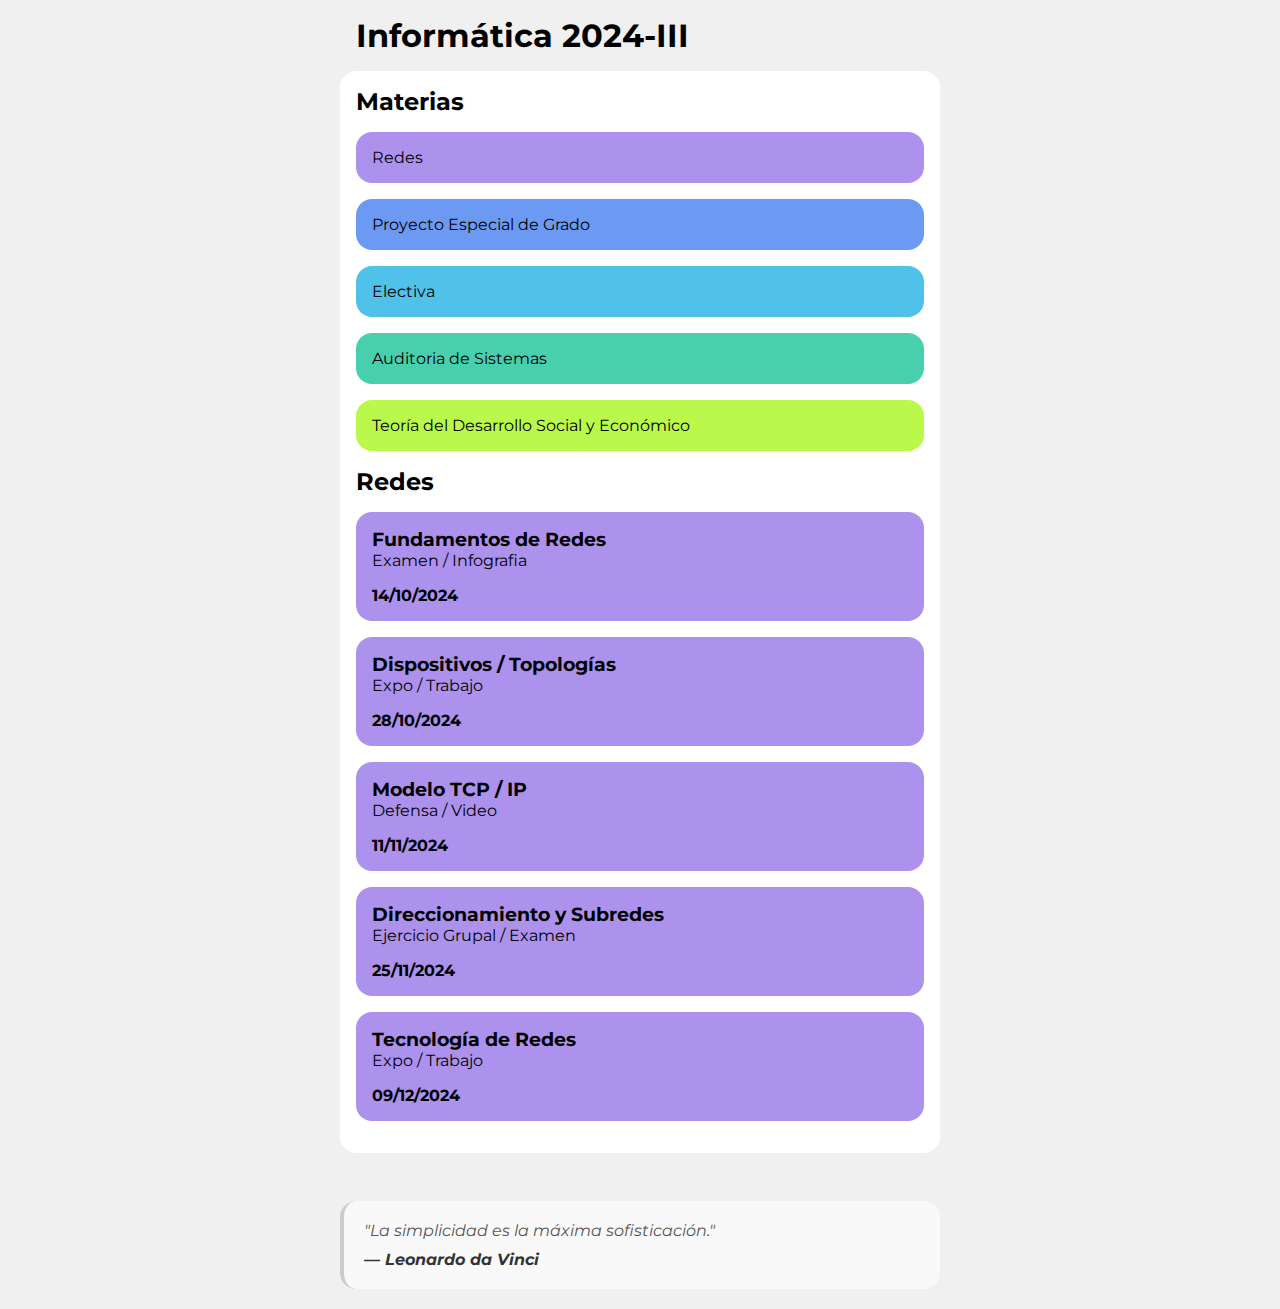
==== mat1.html @ e948fd96 "Primer Commit" ====
<!DOCTYPE html>
<html lang="es">

<head>
  <meta charset="UTF-8" />
  <meta name="viewport" content="width=device-width, initial-scale=1.0" />
  <link rel="preconnect" href="https://fonts.googleapis.com" />
  <link rel="preconnect" href="https://fonts.gstatic.com" crossorigin />
  <link href="https://fonts.googleapis.com/css2?family=Montserrat:ital,wght@0,100..900;1,100..900&display=swap"
    rel="stylesheet" />
  <title>Diseño con CSS Grid</title>
  <style>
    * {
      font-family: "Montserrat", sans-serif;
      font-optical-sizing: auto;
      margin: 0;
      padding: 0;
    }

    body {
      width: 100%;
      max-width: 600px;
      margin: auto;
      background-color: #f0f0f0;
    }

    h1 {
      padding: 1rem;
    }

    h2 {
      padding-bottom: 1rem;
    }

    a {
      color: inherit;
      text-decoration: none;
    }

    .container {
      background-color: #fff;
      padding: 1rem;
      border-radius: 1rem;
      margin-bottom: 3rem;
    }

    aside ul li {
      list-style-type: none;
      background-color: blueviolet;
      margin-bottom: 1rem;
      padding: 1rem;
      border-radius: 1rem;
      white-space: nowrap;
      overflow: hidden;
      text-overflow: ellipsis;
    }

    main {
      overflow-y: auto;
    }

    .btn1 {
      background-color: #ac92ed;
    }

    .btn1:hover {
      background-color: #967bdc;
    }

    .btn2 {
      background-color: #6c9af2;
    }

    .btn2:hover {
      background-color: #5185e8;
    }

    .btn3 {
      background-color: #50c1e9;
    }

    .btn3:hover {
      background-color: #3baeda;
    }

    .btn4 {
      background-color: #48cfae;
    }

    .btn4:hover {
      background-color: #37bd9c;
    }

    .btn5 {
      background-color: #baf84b;
    }

    .btn5:hover {
      background-color: #86d500;
    }

    .card {
      background-color: #ac92ed;
      border-radius: 1rem;
      padding: 1rem;
      margin-bottom: 1rem;
    }
    h4 {
      margin-top: 1rem;
    }
    .cita {
      font-style: italic;
      border-left: 4px solid #ccc;
      padding: 20px;
      margin: 20px 0;
      color: #555;
      background-color: #f9f9f9;
      border-radius: 1rem;
    }

    .cita cite {
      display: block;
      margin-top: 10px;
      font-weight: bold;
      color: #333;
    }
  </style>
</head>

<body>
  <h1>Informática 2024-III</h1>
  <div class="container">
    <aside>
      <h2>Materias</h2>
      <ul>
        <a href="mat1.html">
          <li class="btn1">Redes</li>
        </a>
        <a href="mat2.html">
          <li class="btn2">Proyecto Especial de Grado</li>
        </a>
        <a href="mat3.html">
          <li class="btn3">Electiva</li>
        </a>
        <a href="mat4.html">
          <li class="btn4">Auditoria de Sistemas</li>
        </a>
        <a href="mat5.html">
          <li class="btn5">Teoría del Desarrollo Social y Económico</li>
        </a>
      </ul>
    </aside>
    <main>
      <h2>Redes</h2>
      <div class="card">
        <h3>Fundamentos de Redes</h3>
        <p>Examen / Infografia</p>
        <h4>14/10/2024</h4>
      </div>
      <div class="card">
        <h3>Dispositivos / Topologías</h3>
        <p>Expo / Trabajo</p>
        <h4>28/10/2024</h4>
      </div>
      <div class="card">
        <h3>Modelo TCP / IP</h3>
        <p>Defensa / Video</p>
        <h4>11/11/2024</h4>
      </div>
      <div class="card">
        <h3>Direccionamiento y Subredes</h3>
        <p>Ejercicio Grupal / Examen</p>
        <h4>25/11/2024</h4>
      </div>
      <div class="card">
        <h3>Tecnología de Redes</h3>
        <p>Expo / Trabajo</p>
        <h4>09/12/2024</h4>
      </div>
    </main>
  </div>
  <blockquote class="cita">
    <p>"La simplicidad es la máxima sofisticación."</p>
    <cite>— Leonardo da Vinci</cite>
  </blockquote>
</body>

</html>
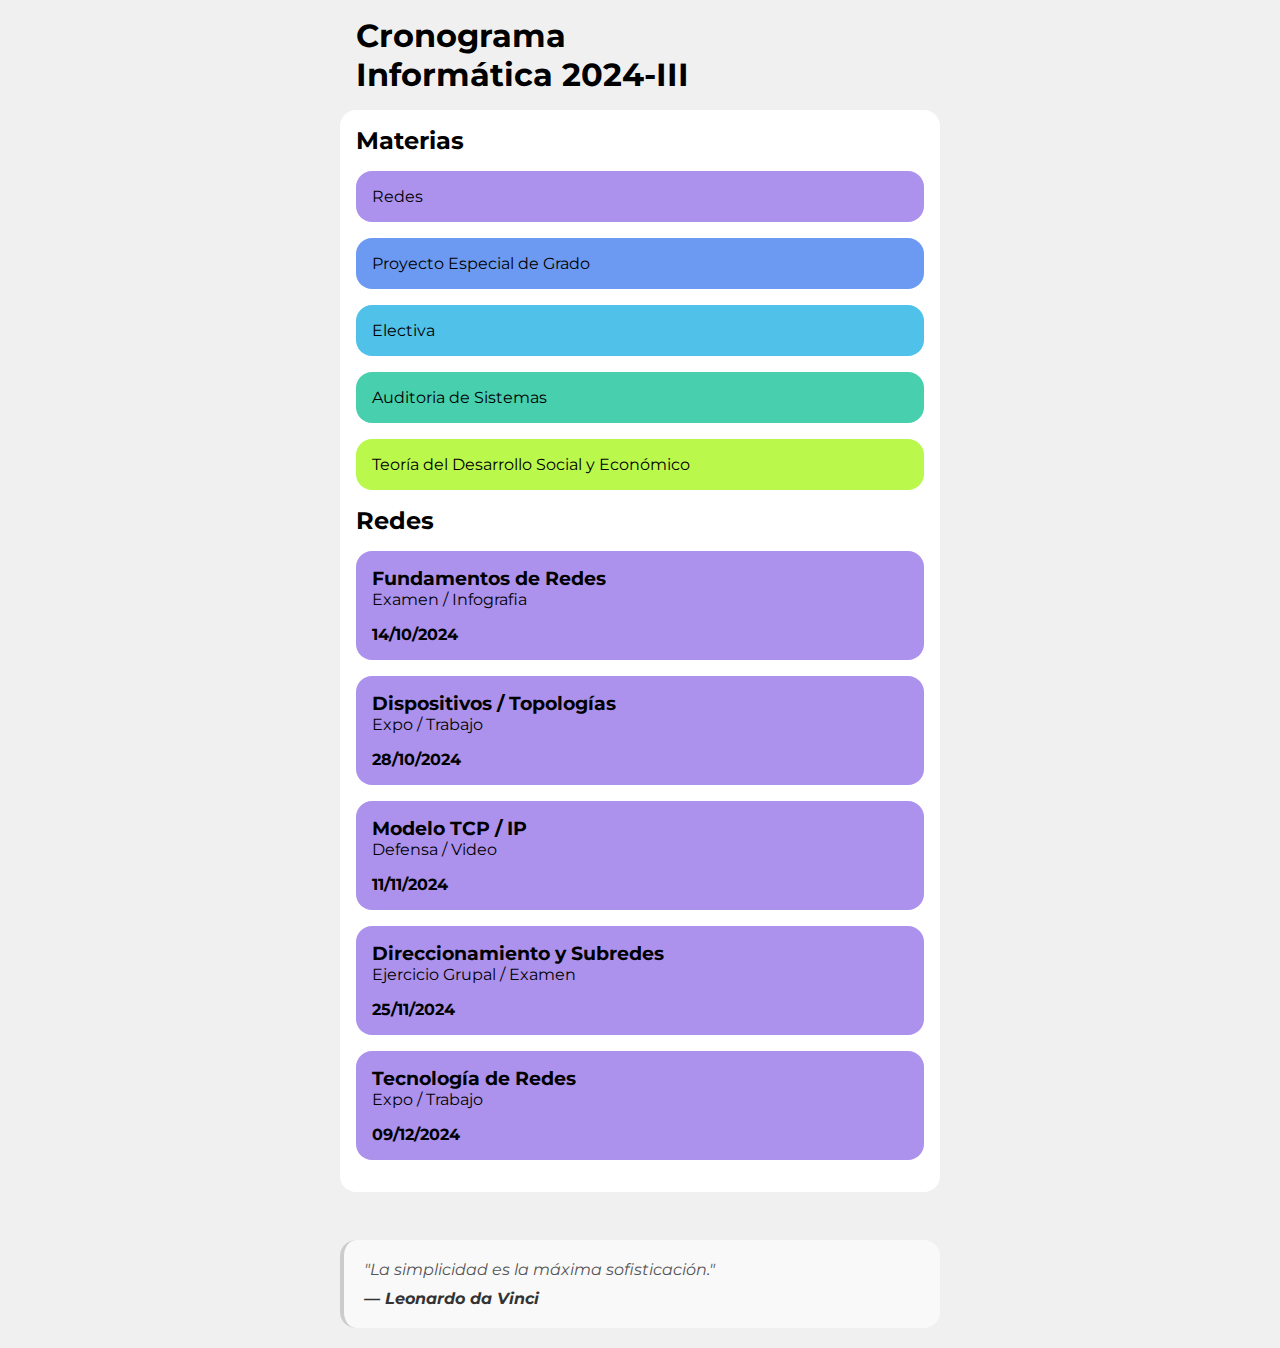
==== commit d7ea3adc: "Cambio Title" ====
--- a/mat1.html
+++ b/mat1.html
@@ -128,7 +128,9 @@
 </head>
 
 <body>
-  <h1>Informática 2024-III</h1>
+  <nav>
+    <h1>Cronograma<br>Informática 2024-III</h1>
+  </nav>
   <div class="container">
     <aside>
       <h2>Materias</h2>
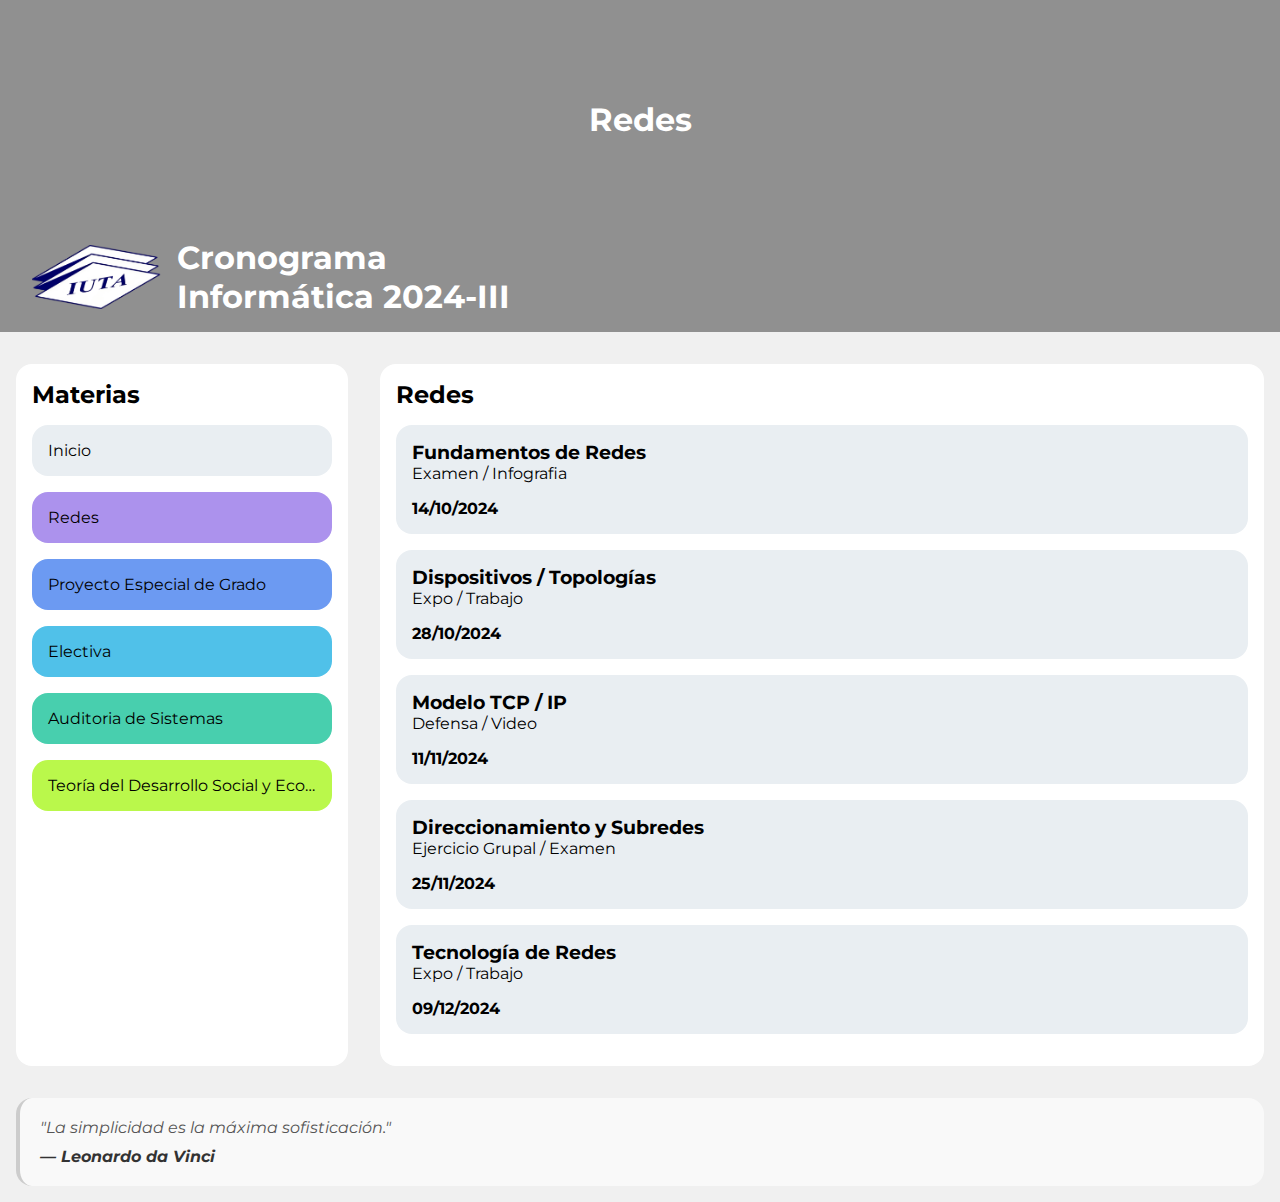
==== commit 69e1159f: "Integracion hero y adaptabilidad responsive" ====
--- a/mat1.html
+++ b/mat1.html
@@ -8,133 +8,25 @@
   <link rel="preconnect" href="https://fonts.gstatic.com" crossorigin />
   <link href="https://fonts.googleapis.com/css2?family=Montserrat:ital,wght@0,100..900;1,100..900&display=swap"
     rel="stylesheet" />
-  <title>Diseño con CSS Grid</title>
-  <style>
-    * {
-      font-family: "Montserrat", sans-serif;
-      font-optical-sizing: auto;
-      margin: 0;
-      padding: 0;
-    }
-
-    body {
-      width: 100%;
-      max-width: 600px;
-      margin: auto;
-      background-color: #f0f0f0;
-    }
-
-    h1 {
-      padding: 1rem;
-    }
-
-    h2 {
-      padding-bottom: 1rem;
-    }
-
-    a {
-      color: inherit;
-      text-decoration: none;
-    }
-
-    .container {
-      background-color: #fff;
-      padding: 1rem;
-      border-radius: 1rem;
-      margin-bottom: 3rem;
-    }
-
-    aside ul li {
-      list-style-type: none;
-      background-color: blueviolet;
-      margin-bottom: 1rem;
-      padding: 1rem;
-      border-radius: 1rem;
-      white-space: nowrap;
-      overflow: hidden;
-      text-overflow: ellipsis;
-    }
-
-    main {
-      overflow-y: auto;
-    }
-
-    .btn1 {
-      background-color: #ac92ed;
-    }
-
-    .btn1:hover {
-      background-color: #967bdc;
-    }
-
-    .btn2 {
-      background-color: #6c9af2;
-    }
-
-    .btn2:hover {
-      background-color: #5185e8;
-    }
-
-    .btn3 {
-      background-color: #50c1e9;
-    }
-
-    .btn3:hover {
-      background-color: #3baeda;
-    }
-
-    .btn4 {
-      background-color: #48cfae;
-    }
-
-    .btn4:hover {
-      background-color: #37bd9c;
-    }
-
-    .btn5 {
-      background-color: #baf84b;
-    }
-
-    .btn5:hover {
-      background-color: #86d500;
-    }
-
-    .card {
-      background-color: #ac92ed;
-      border-radius: 1rem;
-      padding: 1rem;
-      margin-bottom: 1rem;
-    }
-    h4 {
-      margin-top: 1rem;
-    }
-    .cita {
-      font-style: italic;
-      border-left: 4px solid #ccc;
-      padding: 20px;
-      margin: 20px 0;
-      color: #555;
-      background-color: #f9f9f9;
-      border-radius: 1rem;
-    }
-
-    .cita cite {
-      display: block;
-      margin-top: 10px;
-      font-weight: bold;
-      color: #333;
-    }
-  </style>
+  <link rel="stylesheet" href="style.css">
+  <title>Cronogra - Redes</title>
 </head>
 
 <body>
-  <nav>
-    <h1>Cronograma<br>Informática 2024-III</h1>
+  <nav class="mat1">
+    <h2>Redes</h2>
+    <div>
+      <img src="img/logo.png" alt="">
+      <h1>Cronograma<br>Informática 2024-III</h1>
+    </div>
   </nav>
   <div class="container">
     <aside>
       <h2>Materias</h2>
       <ul>
+        <a href="index.html">
+          <li class="btn">Inicio</li>
+        </a>
         <a href="mat1.html">
           <li class="btn1">Redes</li>
         </a>
--- a/style.css
+++ b/style.css
@@ -0,0 +1,245 @@
+* {
+  font-family: "Montserrat", sans-serif;
+  font-optical-sizing: auto;
+  margin: 0;
+  padding: 0;
+}
+
+body {
+  width: 100%;
+  margin: auto;
+  background-color: #f0f0f0;
+}
+
+nav {
+  display: flex;
+  align-items: center;
+  justify-content: end;
+  flex-direction: column;
+  height: 40vh;
+  max-height: 300px;
+  background-position: center;
+  background-repeat: no-repeat;
+  background-size: cover;
+  padding: 1rem;
+  color: #fff;
+  margin-bottom: 1rem;
+}
+
+nav h2 {
+  margin: auto 0;
+  font-size: 2em;
+  text-align: center;
+}
+
+nav > div {
+  align-self: flex-start;
+  display: flex;
+  align-items: center;
+}
+
+nav img {
+  object-fit: contain;
+  height: 4rem;
+  margin: 0 1rem;
+}
+
+.main {
+  background-image: linear-gradient(rgba(0, 0, 0, 0.4), rgba(0, 0, 0, 0.4)),
+    url(img/backgraundMain.jpg);
+}
+
+.mat1 {
+  background-image: linear-gradient(rgba(0, 0, 0, 0.4), rgba(0, 0, 0, 0.4)),
+    url(img/backgraundMat1.jpg);
+}
+.mat2 {
+  background-image: linear-gradient(rgba(0, 0, 0, 0.4), rgba(0, 0, 0, 0.4)),
+    url(img/backgraundMat2.jpg);
+}
+.mat3 {
+  background-image: linear-gradient(rgba(0, 0, 0, 0.4), rgba(0, 0, 0, 0.4)),
+    url(img/backgraundMat3.jpg);
+}
+.mat4 {
+  background-image: linear-gradient(rgba(0, 0, 0, 0.4), rgba(0, 0, 0, 0.4)),
+    url(img/backgraundMat4.jpg);
+}
+.mat5 {
+  background-image: linear-gradient(rgba(0, 0, 0, 0.4), rgba(0, 0, 0, 0.4)),
+    url(img/backgraundMat5.jpg);
+}
+
+h2 {
+  padding-bottom: 1rem;
+}
+
+a {
+  color: inherit;
+  text-decoration: none;
+}
+
+.container {
+  display: flex;
+  flex-wrap: nowrap;
+}
+
+aside,
+main {
+  background-color: #fff;
+  border-radius: 1rem;
+  margin: 1rem;
+  padding: 1rem;
+}
+
+aside {
+  width: 30%;
+  max-width: 300px;
+}
+
+aside ul li {
+  list-style-type: none;
+  margin-bottom: 1rem;
+  padding: 1rem;
+  border-radius: 1rem;
+  white-space: nowrap;
+  overflow: hidden;
+  text-overflow: ellipsis;
+}
+
+main {
+  overflow-y: auto;
+  width: 100%;
+}
+
+.btn {
+  background-color: #e9eef2;
+}
+
+.btn1 {
+  background-color: #ac92ed;
+}
+
+.btn1:hover {
+  background-color: #967bdc;
+}
+
+.btn2 {
+  background-color: #6c9af2;
+}
+
+.btn2:hover {
+  background-color: #5185e8;
+}
+
+.btn3 {
+  background-color: #50c1e9;
+}
+
+.btn3:hover {
+  background-color: #3baeda;
+}
+
+.btn4 {
+  background-color: #48cfae;
+}
+
+.btn4:hover {
+  background-color: #37bd9c;
+}
+
+.btn5 {
+  background-color: #baf84b;
+}
+
+.btn5:hover {
+  background-color: #86d500;
+}
+
+table {
+  width: 100%;
+  min-width: 600px;
+  border-collapse: collapse;
+}
+
+th,
+td {
+  font-family: "arial";
+  padding: 8px;
+  text-align: center;
+}
+
+th {
+  background-color: #f2f2f2;
+}
+
+tbody tr:nth-child(odd) {
+  background-color: #fefffd;
+}
+
+tbody tr:nth-child(even) {
+  background-color: #e9eef2;
+}
+
+thead th:nth-child(1) {
+  width: 10%;
+}
+
+thead th:nth-child(2) {
+  width: 30%;
+}
+
+thead th:nth-child(3) {
+  width: 30%;
+}
+
+thead th:nth-child(4) {
+  width: 30%;
+}
+
+.cita {
+  font-style: italic;
+  border-left: 4px solid #ccc;
+  padding: 20px;
+  margin: 1rem;
+  color: #555;
+  background-color: #f9f9f9;
+  border-radius: 1rem;
+}
+
+.cita cite {
+  display: block;
+  margin-top: 10px;
+  font-weight: bold;
+  color: #333;
+}
+
+.card {
+  background-color: #e9eef2;
+  border-radius: 1rem;
+  padding: 1rem;
+  margin-bottom: 1rem;
+}
+
+h4 {
+  margin-top: 1rem;
+}
+
+@media (max-width: 768px) {
+  .container {
+    flex-direction: column;
+    align-items: center;
+  }
+  aside,
+  main {
+    width: 80%;
+    max-width: none;
+  }
+
+  nav img {
+    height: 2rem;
+  }
+  nav h1 {
+    font-size: 1rem;
+  }
+}
